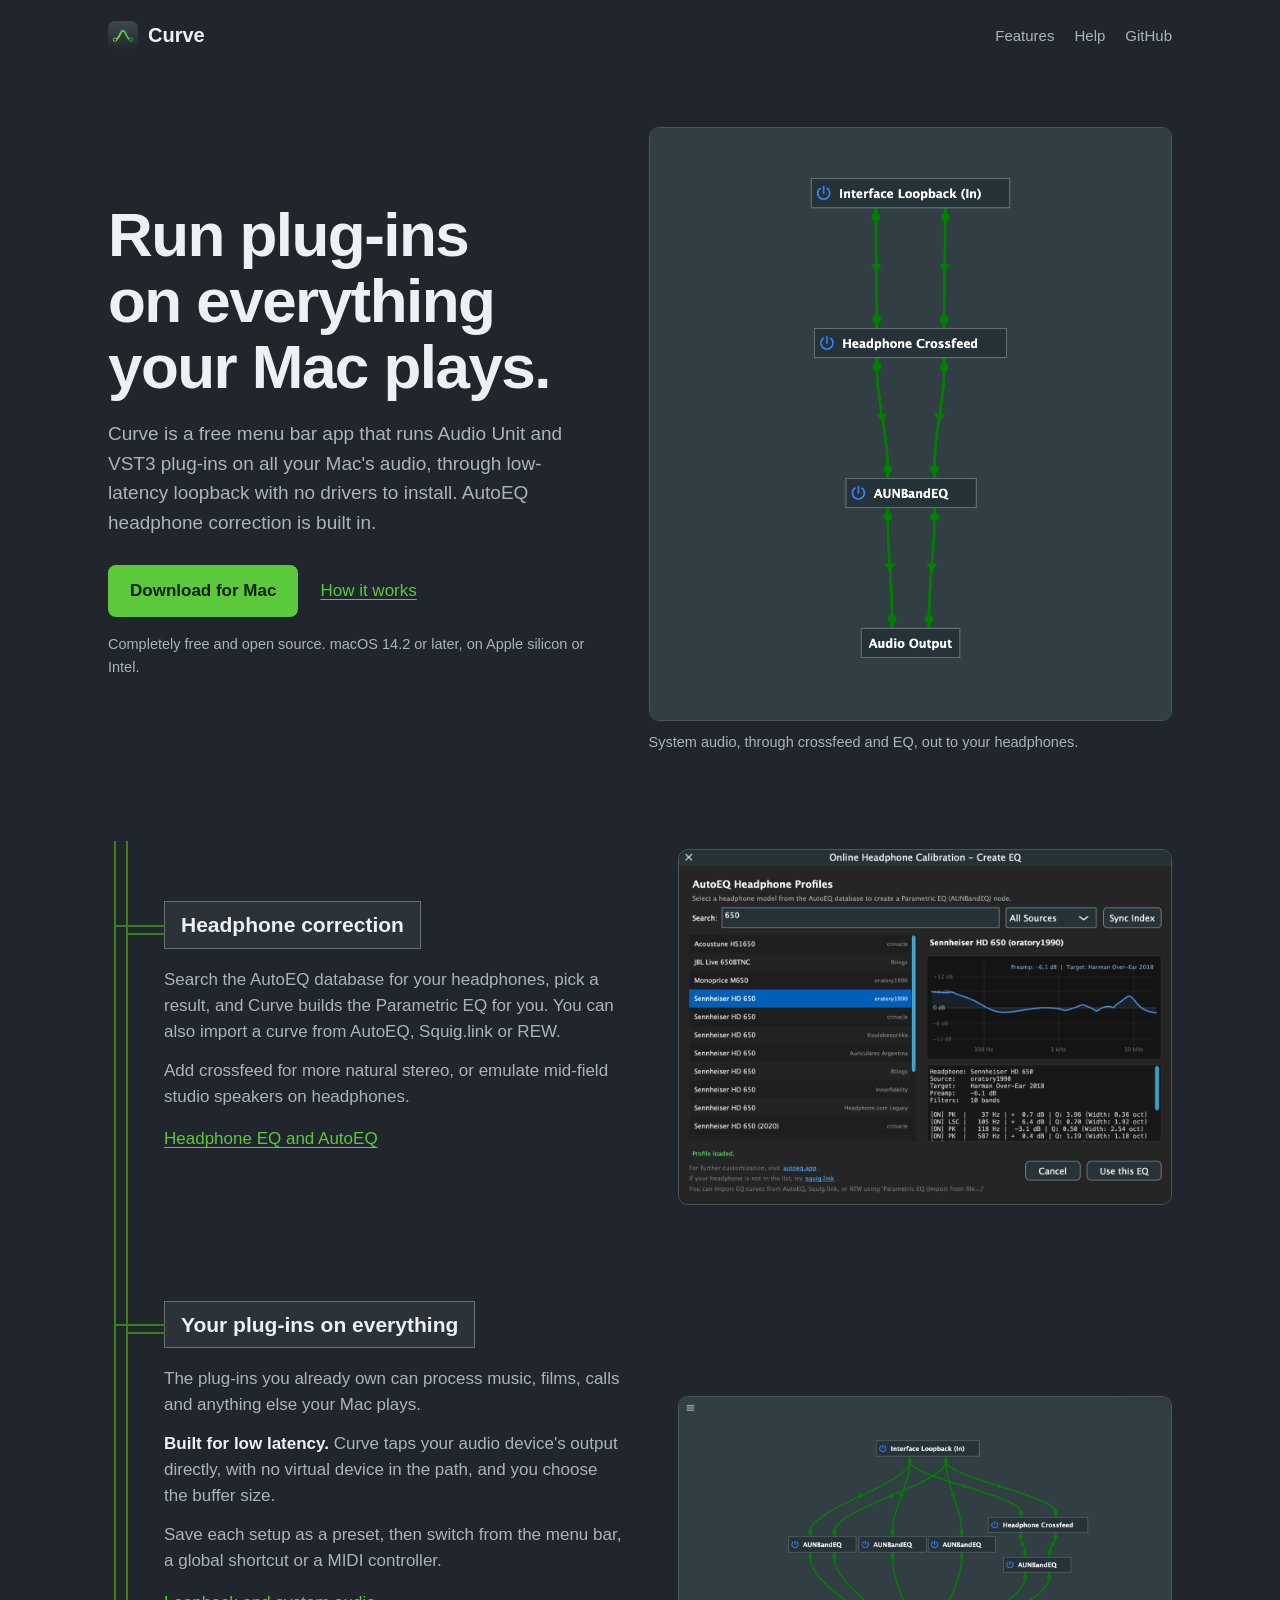
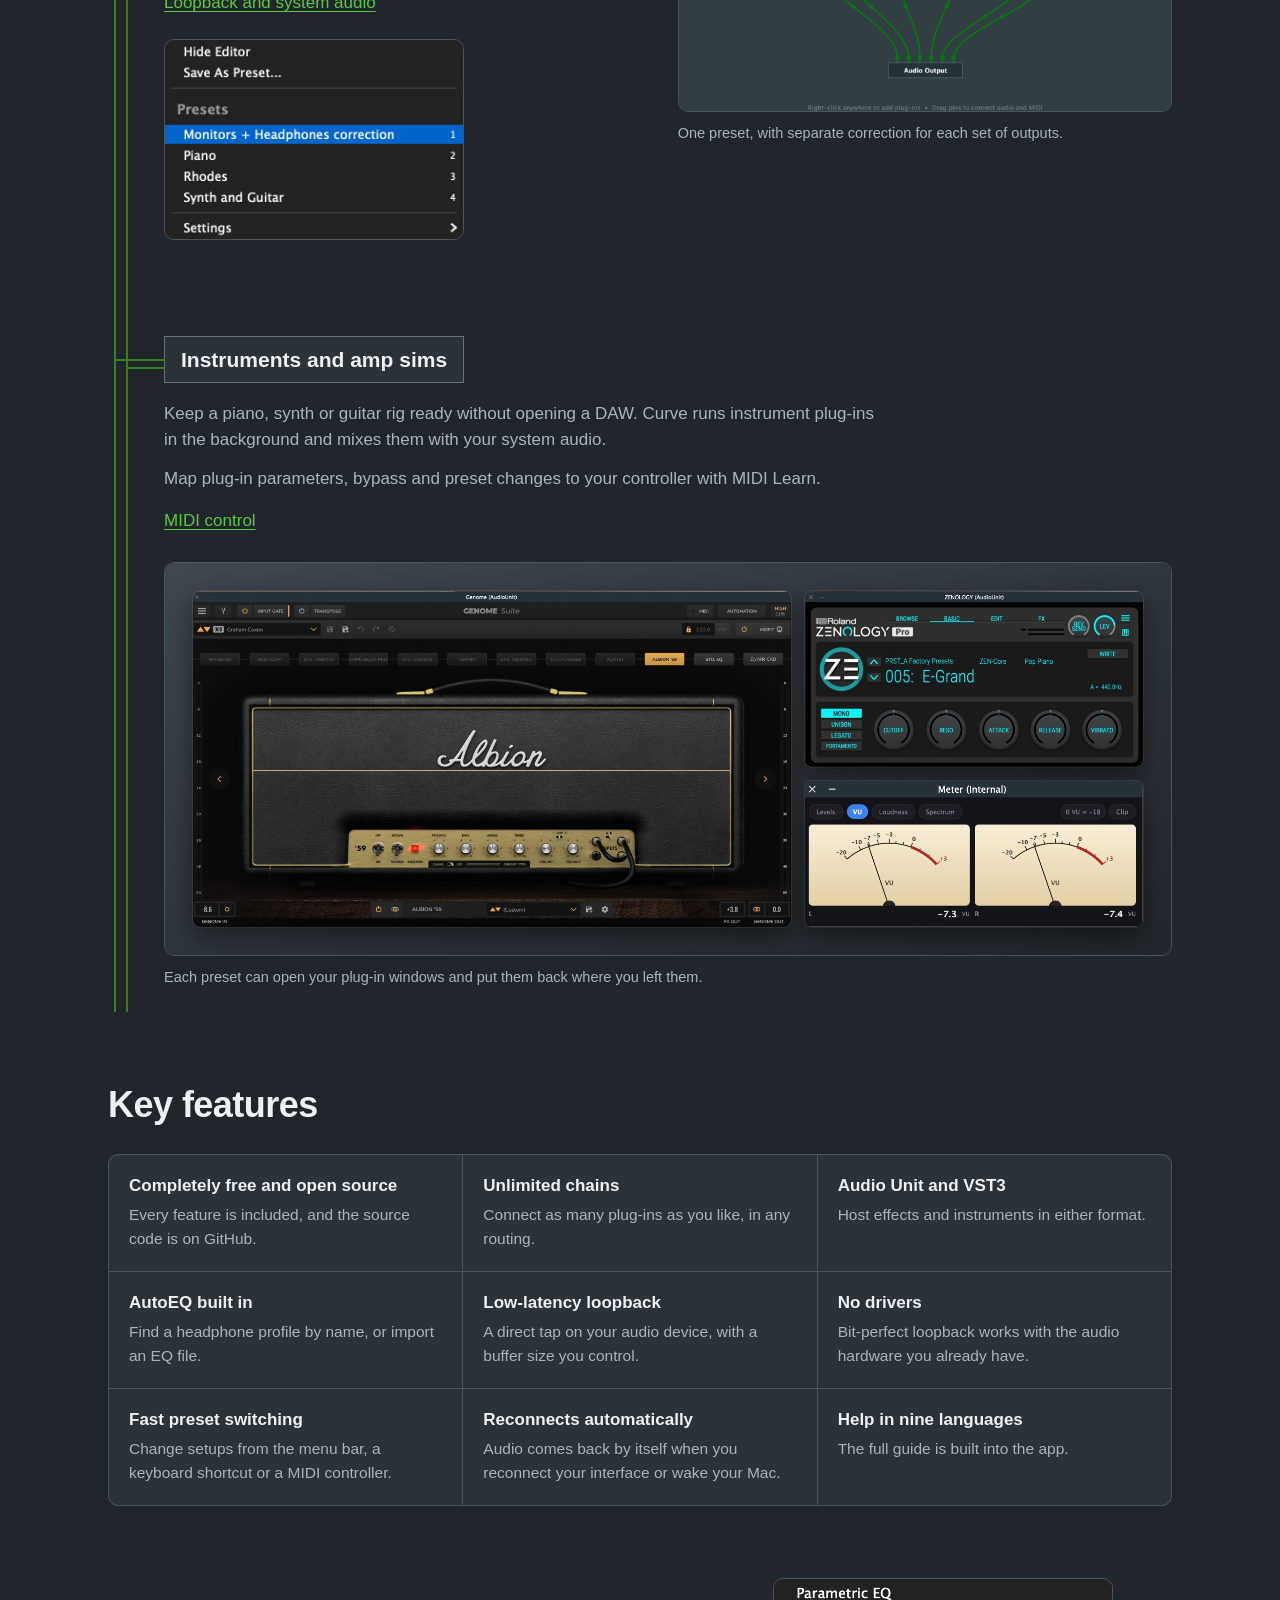
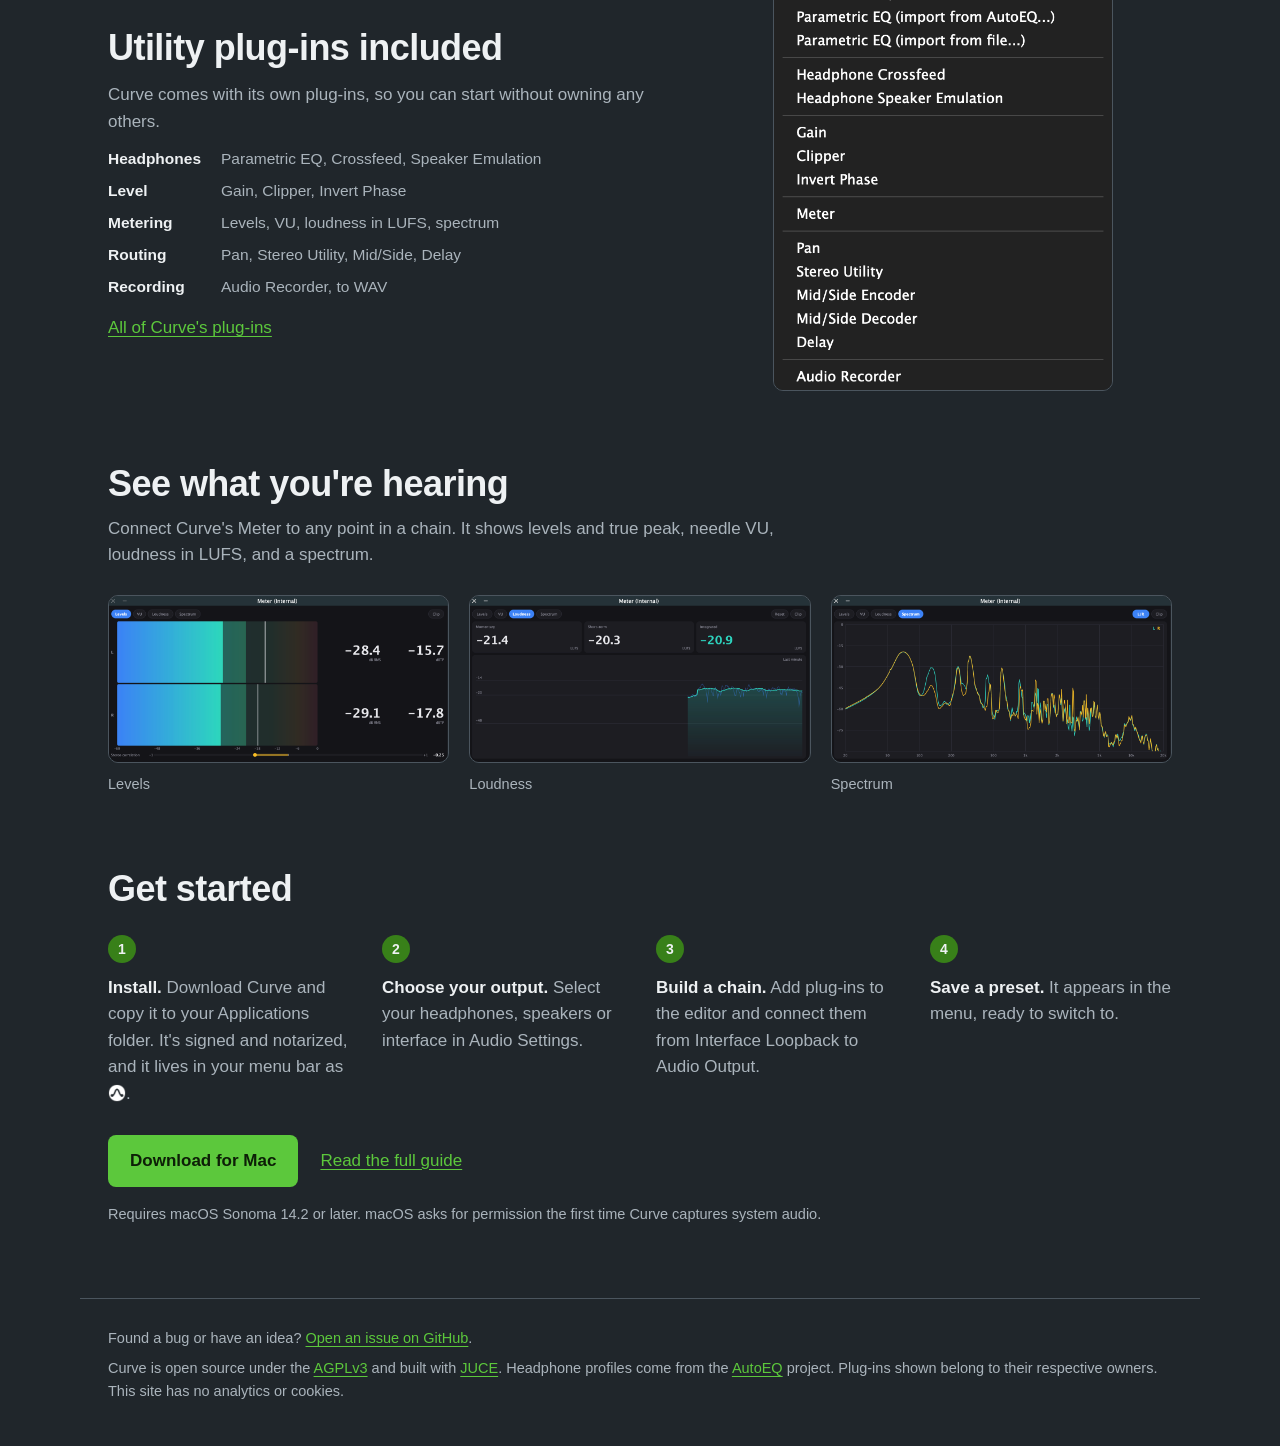
==== site/index.html @ c5a92bab "Add project website and GitHub Pages workflow" ====
<!doctype html>
<html lang="en">
<head>
<meta charset="utf-8">
<meta name="viewport" content="width=device-width, initial-scale=1">
<title>Curve: free system-wide EQ and plug-in host for Mac</title>
<meta name="description" content="Run Audio Unit and VST3 plug-ins on everything your Mac plays, with low-latency loopback and AutoEQ headphone correction built in. Free and open source, with no drivers to install.">
<meta name="color-scheme" content="dark">
<meta name="theme-color" content="#20262b">
<link rel="canonical" href="https://tomderham.github.io/curve/">
<link rel="icon" href="favicon.svg" type="image/svg+xml">
<meta property="og:type" content="website">
<meta property="og:title" content="Curve: plug-ins on everything your Mac plays">
<meta property="og:description" content="Free, open source and driver-free, with AutoEQ headphone correction built in.">
<meta property="og:url" content="https://tomderham.github.io/curve/">
<meta property="og:image" content="https://tomderham.github.io/curve/assets/instruments.jpg">
<link rel="stylesheet" href="style.css">
</head>
<body>

<header class="top">
  <a class="brand" href="#top">
    <img src="favicon.svg" width="30" height="30" alt="">
    Curve
  </a>
  <nav aria-label="Main">
    <a href="#features">Features</a>
    <a href="https://github.com/tomderham/curve/blob/main/docs/guide/README.md">Help</a>
    <a href="https://github.com/tomderham/curve">GitHub</a>
  </nav>
</header>

<main id="top">

  <section class="hero">
    <div class="hero-copy">
      <h1>Run plug-ins on everything your Mac plays.</h1>
      <p class="lede">Curve is a free menu bar app that runs Audio Unit and VST3 plug-ins on all your Mac's audio, through low-latency loopback with no drivers to install. AutoEQ headphone correction is built in.</p>
      <p class="actions">
        <a class="button" href="https://github.com/tomderham/curve/releases/latest">Download for Mac</a>
        <a class="quiet" href="#start">How it works</a>
      </p>
      <p class="fine">Completely free and open source. macOS 14.2 or later, on Apple silicon or Intel.</p>
    </div>
    <figure class="hero-shot">
      <img src="assets/headphone-eq.png" width="960" height="1090" alt="Curve's editor showing a chain from Interface Loopback, through Headphone Crossfeed and AUNBandEQ, to Audio Output.">
      <figcaption>System audio, through crossfeed and EQ, out to your headphones.</figcaption>
    </figure>
  </section>

  <div class="signal">

    <section class="use" id="headphones">
      <div class="copy">
        <h2 class="node"><span>Headphone correction</span></h2>
        <p>Search the AutoEQ database for your headphones, pick a result, and Curve builds the Parametric EQ for you. You can also import a curve from AutoEQ, Squig.link or REW.</p>
        <p>Add crossfeed for more natural stereo, or emulate mid-field studio speakers on headphones.</p>
        <a href="https://github.com/tomderham/curve/blob/main/docs/guide/eq-and-autoeq.md">Headphone EQ and AutoEQ</a>
      </div>
      <figure>
        <img src="assets/autoeq.png" width="1200" height="861" loading="lazy" alt="Curve's AutoEQ dialog with Sennheiser HD 650 selected, showing its correction curve and filters.">
      </figure>
    </section>

    <section class="use" id="plug-ins">
      <div class="copy">
        <h2 class="node"><span>Your plug-ins on everything</span></h2>
        <p>The plug-ins you already own can process music, films, calls and anything else your Mac plays.</p>
        <p><strong>Built for low latency.</strong> Curve taps your audio device's output directly, with no virtual device in the path, and you choose the buffer size.</p>
        <p>Save each setup as a preset, then switch from the menu bar, a global shortcut or a MIDI controller.</p>
        <a href="https://github.com/tomderham/curve/blob/main/docs/guide/loopback.md">Loopback and system audio</a>
        <img class="menu-inline" src="assets/presets-menu.png" width="626" height="418" loading="lazy" alt="Curve's menu listing the presets Monitors + Headphones correction, Piano, Rhodes, and Synth and Guitar, each with a number key.">
      </div>
      <figure>
        <img src="assets/multi-output.png" width="1400" height="895" loading="lazy" alt="A Curve preset sending system audio through several EQs and Headphone Crossfeed to separate outputs.">
        <figcaption>One preset, with separate correction for each set of outputs.</figcaption>
      </figure>
    </section>

    <section class="use wide" id="instruments">
      <div class="copy">
        <h2 class="node"><span>Instruments and amp sims</span></h2>
        <p>Keep a piano, synth or guitar rig ready without opening a DAW. Curve runs instrument plug-ins in the background and mixes them with your system audio.</p>
        <p>Map plug-in parameters, bypass and preset changes to your controller with MIDI Learn.</p>
        <a href="https://github.com/tomderham/curve/blob/main/docs/guide/midi-control.md">MIDI control</a>
      </div>
      <figure>
        <img src="assets/instruments.jpg" width="2000" height="778" loading="lazy" alt="Genome amp sim and ZENOLOGY synth plug-in windows open alongside Curve's VU meter.">
        <figcaption>Each preset can open your plug-in windows and put them back where you left them.</figcaption>
      </figure>
    </section>

  </div>

  <section class="features" id="features">
    <h2>Key features</h2>
    <ul>
      <li><h3>Completely free and open source</h3><p>Every feature is included, and the source code is on GitHub.</p></li>
      <li><h3>Unlimited chains</h3><p>Connect as many plug-ins as you like, in any routing.</p></li>
      <li><h3>Audio Unit and VST3</h3><p>Host effects and instruments in either format.</p></li>
      <li><h3>AutoEQ built in</h3><p>Find a headphone profile by name, or import an EQ file.</p></li>
      <li><h3>Low-latency loopback</h3><p>A direct tap on your audio device, with a buffer size you control.</p></li>
      <li><h3>No drivers</h3><p>Bit-perfect loopback works with the audio hardware you already have.</p></li>
      <li><h3>Fast preset switching</h3><p>Change setups from the menu bar, a keyboard shortcut or a MIDI controller.</p></li>
      <li><h3>Reconnects automatically</h3><p>Audio comes back by itself when you reconnect your interface or wake your Mac.</p></li>
      <li><h3>Help in nine languages</h3><p>The full guide is built into the app.</p></li>
    </ul>
  </section>

  <section class="builtin">
    <div class="copy">
      <h2>Utility plug-ins included</h2>
      <p>Curve comes with its own plug-ins, so you can start without owning any others.</p>
      <dl>
        <dt>Headphones</dt><dd>Parametric EQ, Crossfeed, Speaker Emulation</dd>
        <dt>Level</dt><dd>Gain, Clipper, Invert Phase</dd>
        <dt>Metering</dt><dd>Levels, VU, loudness in LUFS, spectrum</dd>
        <dt>Routing</dt><dd>Pan, Stereo Utility, Mid/Side, Delay</dd>
        <dt>Recording</dt><dd>Audio Recorder, to WAV</dd>
      </dl>
      <a href="https://github.com/tomderham/curve/blob/main/docs/guide/curve-plugins.md">All of Curve's plug-ins</a>
    </div>
    <figure>
      <img src="assets/curve-plugins.png" width="632" height="768" loading="lazy" alt="Curve's plug-in menu listing Parametric EQ, Headphone Crossfeed, Headphone Speaker Emulation, Gain, Clipper, Invert Phase, Meter, Pan, Stereo Utility, Mid/Side Encoder and Decoder, Delay and Audio Recorder.">
    </figure>
  </section>

  <section class="meters">
    <h2>See what you're hearing</h2>
    <p>Connect Curve's Meter to any point in a chain. It shows levels and true peak, needle VU, loudness in LUFS, and a spectrum.</p>
    <div class="meter-row">
      <figure><img src="assets/meter-levels.png" width="1200" height="589" loading="lazy" alt="Levels view with RMS, true peak and stereo correlation."><figcaption>Levels</figcaption></figure>
      <figure><img src="assets/meter-loudness.png" width="1200" height="589" loading="lazy" alt="Loudness view with momentary, short-term and integrated LUFS and the last minute of history."><figcaption>Loudness</figcaption></figure>
      <figure><img src="assets/meter-spectrum.png" width="1200" height="589" loading="lazy" alt="Spectrum view with left and right channels overlaid."><figcaption>Spectrum</figcaption></figure>
    </div>
  </section>

  <section class="start" id="start">
    <h2>Get started</h2>
    <ol>
      <li><strong>Install.</strong> Download Curve and copy it to your Applications folder. It's signed and notarized, and it lives in your menu bar as <img class="bar-icon" src="assets/menu-bar-icon.png" width="20" height="20" alt="Curve's menu bar icon">.</li>
      <li><strong>Choose your output.</strong> Select your headphones, speakers or interface in Audio Settings.</li>
      <li><strong>Build a chain.</strong> Add plug-ins to the editor and connect them from Interface Loopback to Audio Output.</li>
      <li><strong>Save a preset.</strong> It appears in the menu, ready to switch to.</li>
    </ol>
    <p class="actions">
      <a class="button" href="https://github.com/tomderham/curve/releases/latest">Download for Mac</a>
      <a class="quiet" href="https://github.com/tomderham/curve/blob/main/docs/guide/getting-started.md">Read the full guide</a>
    </p>
    <p class="fine">Requires macOS Sonoma 14.2 or later. macOS asks for permission the first time Curve captures system audio.</p>
  </section>

</main>

<footer>
  <p>Found a bug or have an idea? <a href="https://github.com/tomderham/curve/issues">Open an issue on GitHub</a>.</p>
  <p>Curve is open source under the <a href="https://github.com/tomderham/curve/blob/main/LICENSE">AGPLv3</a> and built with <a href="https://juce.com">JUCE</a>. Headphone profiles come from the <a href="https://autoeq.app">AutoEQ</a> project. Plug-ins shown belong to their respective owners. This site has no analytics or cookies.</p>
</footer>

</body>
</html>
---- site/style.css ----
/* Colours are taken from Curve's editor: slate canvas, green audio wires. */
:root {
  --page: #20262b;
  --canvas: #363d44;
  --node: #2b3238;
  --line: #4b555e;
  --text: #eef1f3;
  --muted: #aab4bc;
  --wire: #388019;
  --signal: #5cc83c;
  --on-signal: #0d1f07;
  --gutter: 16px;
  --sans: -apple-system, BlinkMacSystemFont, "Segoe UI", Roboto, Helvetica, Arial, sans-serif;
}

*, *::before, *::after { box-sizing: border-box; }

html { scroll-behavior: smooth; scroll-padding-top: 24px; }

body {
  margin: 0;
  background: var(--page);
  color: var(--text);
  font: 17px/1.55 var(--sans);
  -webkit-font-smoothing: antialiased;
}

img { display: block; max-width: 100%; height: auto; }
figure { margin: 0; }
h1, h2, h3, p, ul, ol, dl, dd { margin: 0; }

a { color: var(--signal); text-underline-offset: 3px; }
a:hover { color: var(--text); }
:focus-visible { outline: 2px solid var(--signal); outline-offset: 3px; border-radius: 3px; }

.top, main, footer {
  width: 100%;
  max-width: 1120px;
  margin-inline: auto;
  padding-inline: var(--gutter);
}

.top {
  display: flex;
  align-items: center;
  justify-content: space-between;
  gap: 16px;
  padding-block: 20px;
}

.brand {
  display: flex;
  align-items: center;
  gap: 10px;
  color: var(--text);
  font-size: 20px;
  font-weight: 650;
  text-decoration: none;
}

.top nav { display: flex; gap: 20px; font-size: 15px; }
.top nav a { color: var(--muted); text-decoration: none; }
.top nav a:hover { color: var(--text); }

.hero { display: grid; gap: 36px; padding-block: 36px 56px; }

h1 {
  font-size: clamp(38px, 6.2vw, 62px);
  line-height: 1.06;
  letter-spacing: -0.025em;
  font-weight: 700;
  text-wrap: balance;
}

.lede { margin-top: 20px; max-width: 34em; color: var(--muted); font-size: 19px; }

.actions { display: flex; flex-wrap: wrap; align-items: center; gap: 12px 22px; margin-top: 28px; }

.button {
  display: inline-block;
  padding: 13px 22px;
  border-radius: 8px;
  background: var(--signal);
  color: var(--on-signal);
  font-weight: 650;
  text-decoration: none;
}
.button:hover { background: #79dc59; color: var(--on-signal); }

.fine { margin-top: 16px; color: var(--muted); font-size: 14.5px; }

figure img { border: 1px solid var(--line); border-radius: 10px; background: var(--canvas); }
figcaption { margin-top: 10px; color: var(--muted); font-size: 14.5px; }

/* The stereo wire that runs through the use cases, like a chain in the editor. */
.signal { position: relative; display: grid; gap: 64px; padding-block: 8px 24px; }

.use { display: grid; gap: 24px; align-items: center; }
.use h2 { margin-bottom: 18px; }
.use p + p, .builtin p + dl { margin-top: 12px; }
.copy > a { display: inline-block; margin-top: 16px; }
.copy p { color: var(--muted); }

.node {
  position: relative;
  display: inline-block;
  padding: 9px 16px;
  border: 1px solid #66717b;
  background: var(--node);
  color: var(--text);
  font-size: 21px;
  line-height: 1.3;
  font-weight: 650;
}

.copy strong { color: var(--text); }
.menu-inline { width: min(100%, 300px); margin-top: 22px; border: 1px solid var(--line); border-radius: 10px; }

.use.wide { grid-template-columns: 1fr; }
.use.wide .copy { max-width: 42em; }

.meters { padding-block: 72px 0; }
.meters > p { margin-top: 12px; max-width: 40em; color: var(--muted); }
.meter-row { display: grid; gap: 20px; margin-top: 26px; }
.meter-row img { background: #15151a; }

.features { padding-block: 72px 0; }
.features h2, .builtin h2, .meters h2, .start h2 {
  font-size: clamp(27px, 4vw, 36px);
  line-height: 1.15;
  letter-spacing: -0.015em;
}

.features ul {
  display: grid;
  gap: 1px;
  margin-top: 28px;
  padding: 0;
  overflow: hidden;
  border: 1px solid var(--line);
  border-radius: 10px;
  background: var(--line);
  list-style: none;
}
.features li { padding: 20px; background: var(--node); }
h3 { font-size: 17px; line-height: 1.3; }
.features li p { margin-top: 6px; color: var(--muted); font-size: 15.5px; }

.builtin { display: grid; gap: 28px; align-items: center; padding-block: 72px 0; }
.builtin h2 { margin-bottom: 14px; }
.builtin figure { justify-self: center; width: min(100%, 340px); }
.builtin figure img { background: #232323; }

dl { display: grid; gap: 8px; margin-top: 18px; font-size: 15.5px; }
dt { font-weight: 650; }
dd { color: var(--muted); }

.start { padding-block: 72px 0; }
.start ol {
  display: grid;
  gap: 18px;
  margin-top: 26px;
  padding: 0;
  list-style: none;
  counter-reset: step;
}
.start li { position: relative; padding-left: 44px; color: var(--muted); counter-increment: step; }
.start li strong { color: var(--text); }
.bar-icon { display: inline-block; width: 18px; height: 18px; vertical-align: -3px; }
.start li::before {
  content: counter(step);
  position: absolute;
  left: 0;
  top: 1px;
  width: 28px;
  height: 28px;
  border-radius: 50%;
  background: var(--wire);
  color: var(--text);
  font-size: 14px;
  font-weight: 650;
  line-height: 28px;
  text-align: center;
}

footer {
  margin-top: 72px;
  padding-block: 28px 44px;
  border-top: 1px solid var(--line);
  color: var(--muted);
  font-size: 14.5px;
}
footer p + p { margin-top: 8px; }

@media (min-width: 620px) {
  :root { --gutter: 28px; }
  .features ul { grid-template-columns: repeat(2, 1fr); }
  dl { grid-template-columns: max-content 1fr; gap: 8px 20px; }
  .start ol { grid-template-columns: repeat(2, 1fr); gap: 22px 32px; }
}

@media (min-width: 940px) {
  .hero { grid-template-columns: 1fr 1.08fr; gap: 56px; align-items: center; padding-block: 56px 88px; }
  .features ul { grid-template-columns: repeat(3, 1fr); }
  .start ol { grid-template-columns: repeat(4, 1fr); }
  .start li { padding: 40px 0 0; }
  .start li::before { top: 0; }

  .signal { gap: 96px; padding-left: 56px; }
  .signal::before, .signal::after {
    content: "";
    position: absolute;
    top: 0;
    bottom: 0;
    width: 2px;
    background: var(--wire);
  }
  .signal::before { left: 6px; }
  .signal::after { left: 18px; }

  .node::before, .node::after {
    content: "";
    position: absolute;
    top: 50%;
    height: 2px;
    background: var(--wire);
  }
  .node::before { left: -50px; width: 50px; }
  .node::after { left: -38px; width: 38px; margin-top: 8px; }

  .use { grid-template-columns: 1fr 1.08fr; gap: 56px; }
  .use.wide { grid-template-columns: 1fr; gap: 28px; }
  .meter-row { grid-template-columns: repeat(3, 1fr); }
  .builtin { grid-template-columns: 1.2fr 1fr; gap: 56px; }
}

@media (prefers-reduced-motion: reduce) {
  html { scroll-behavior: auto; }
}
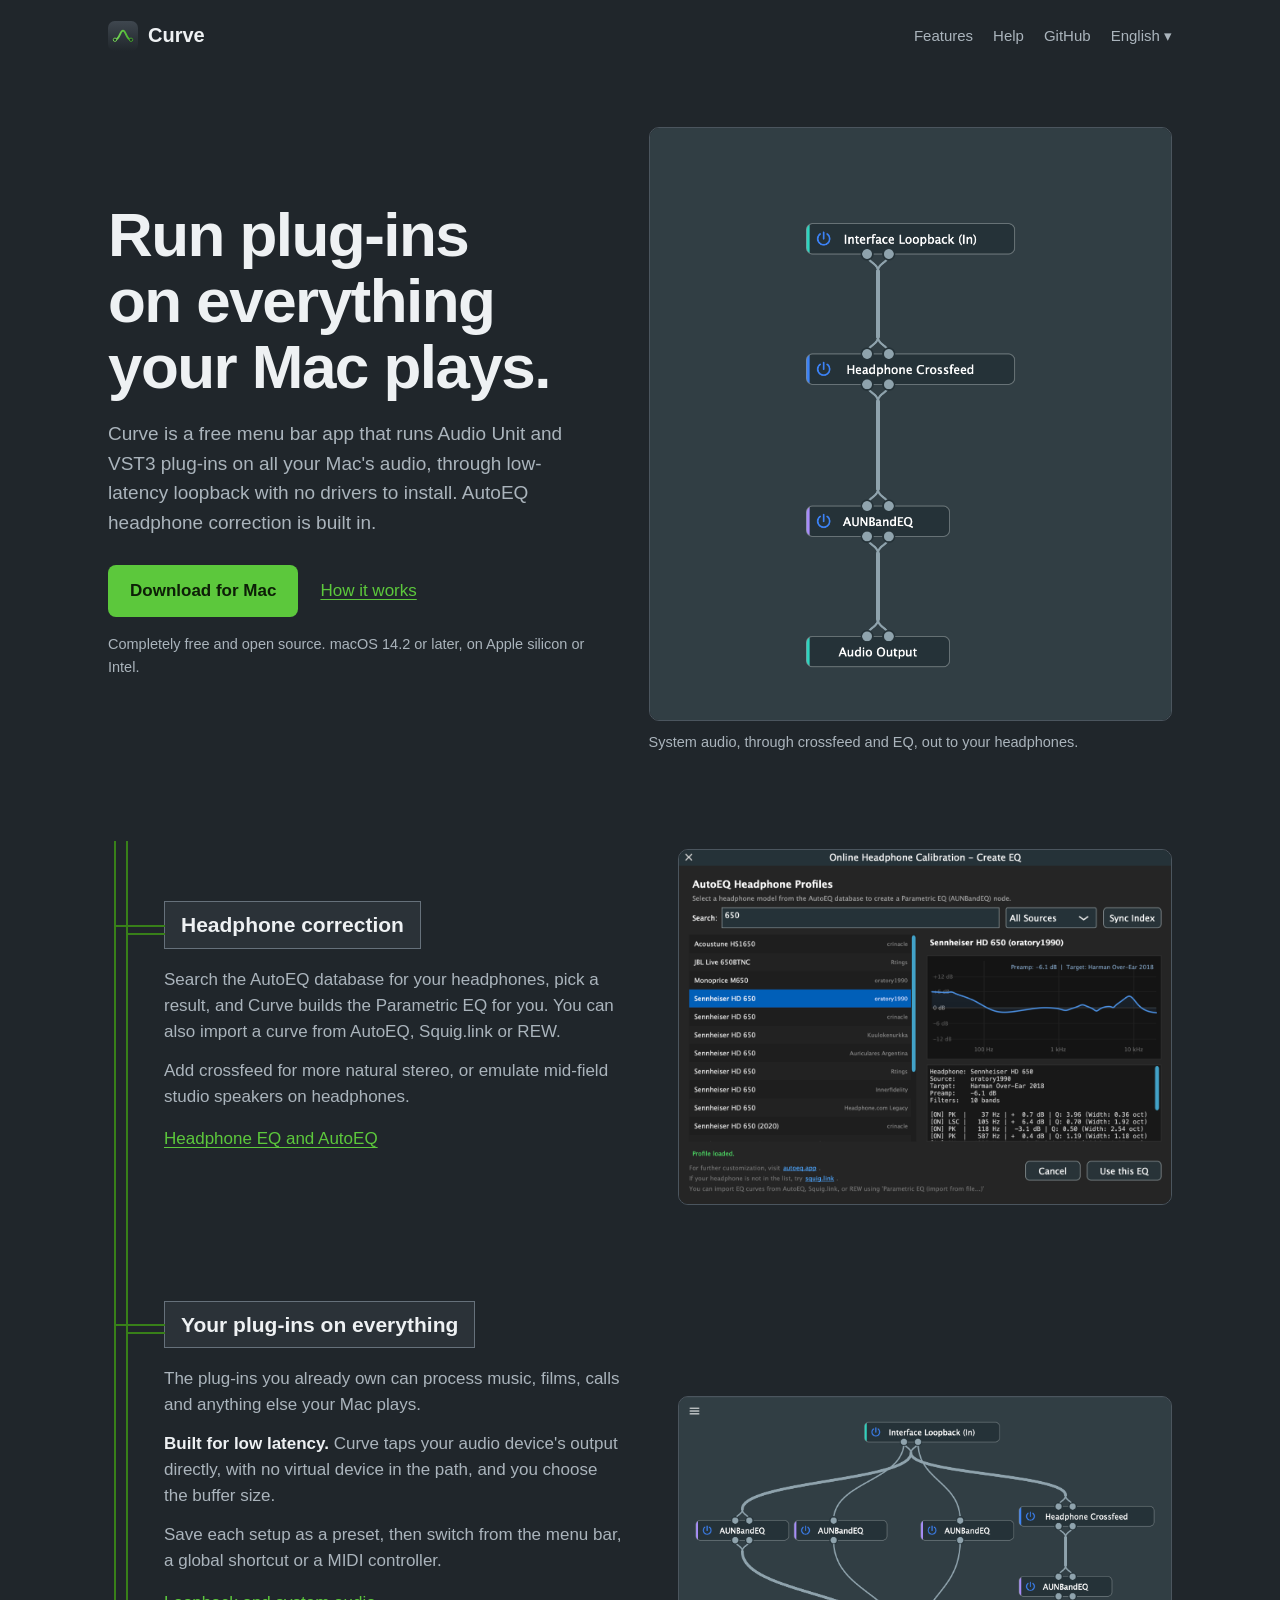
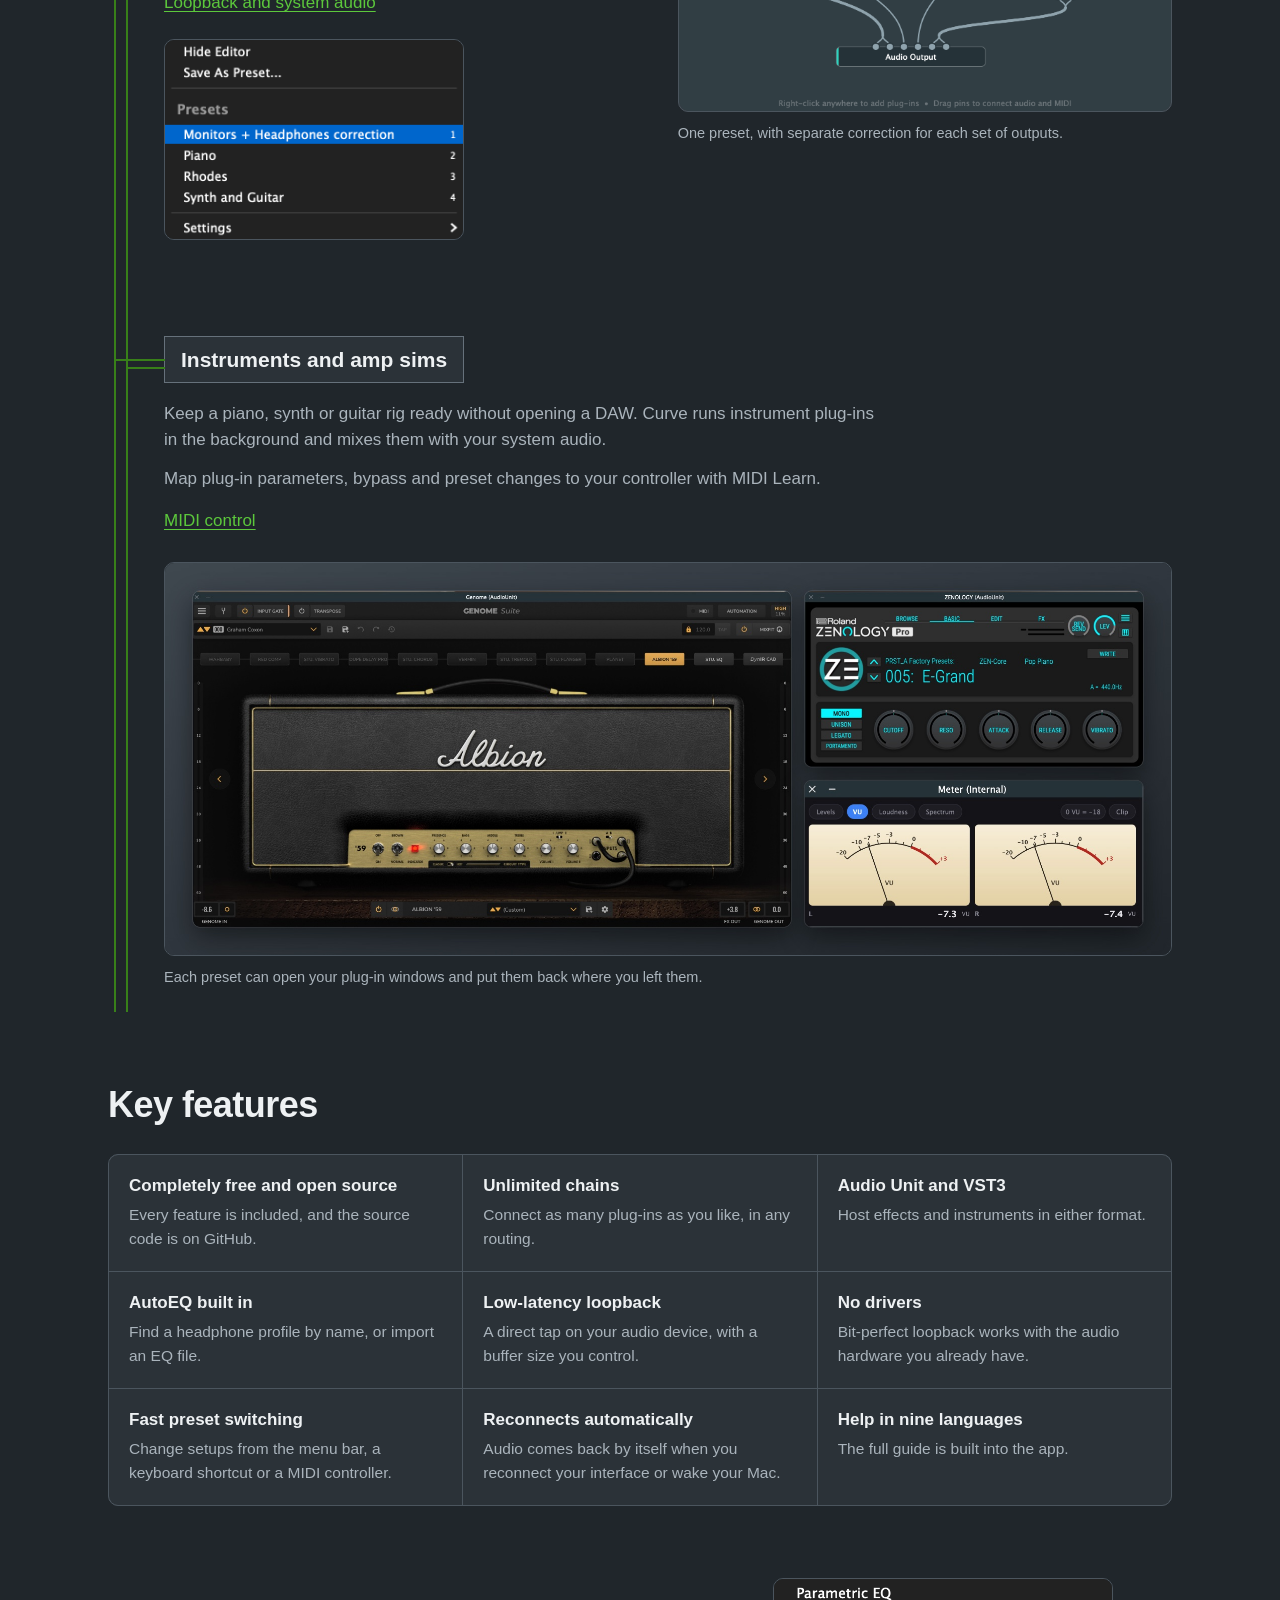
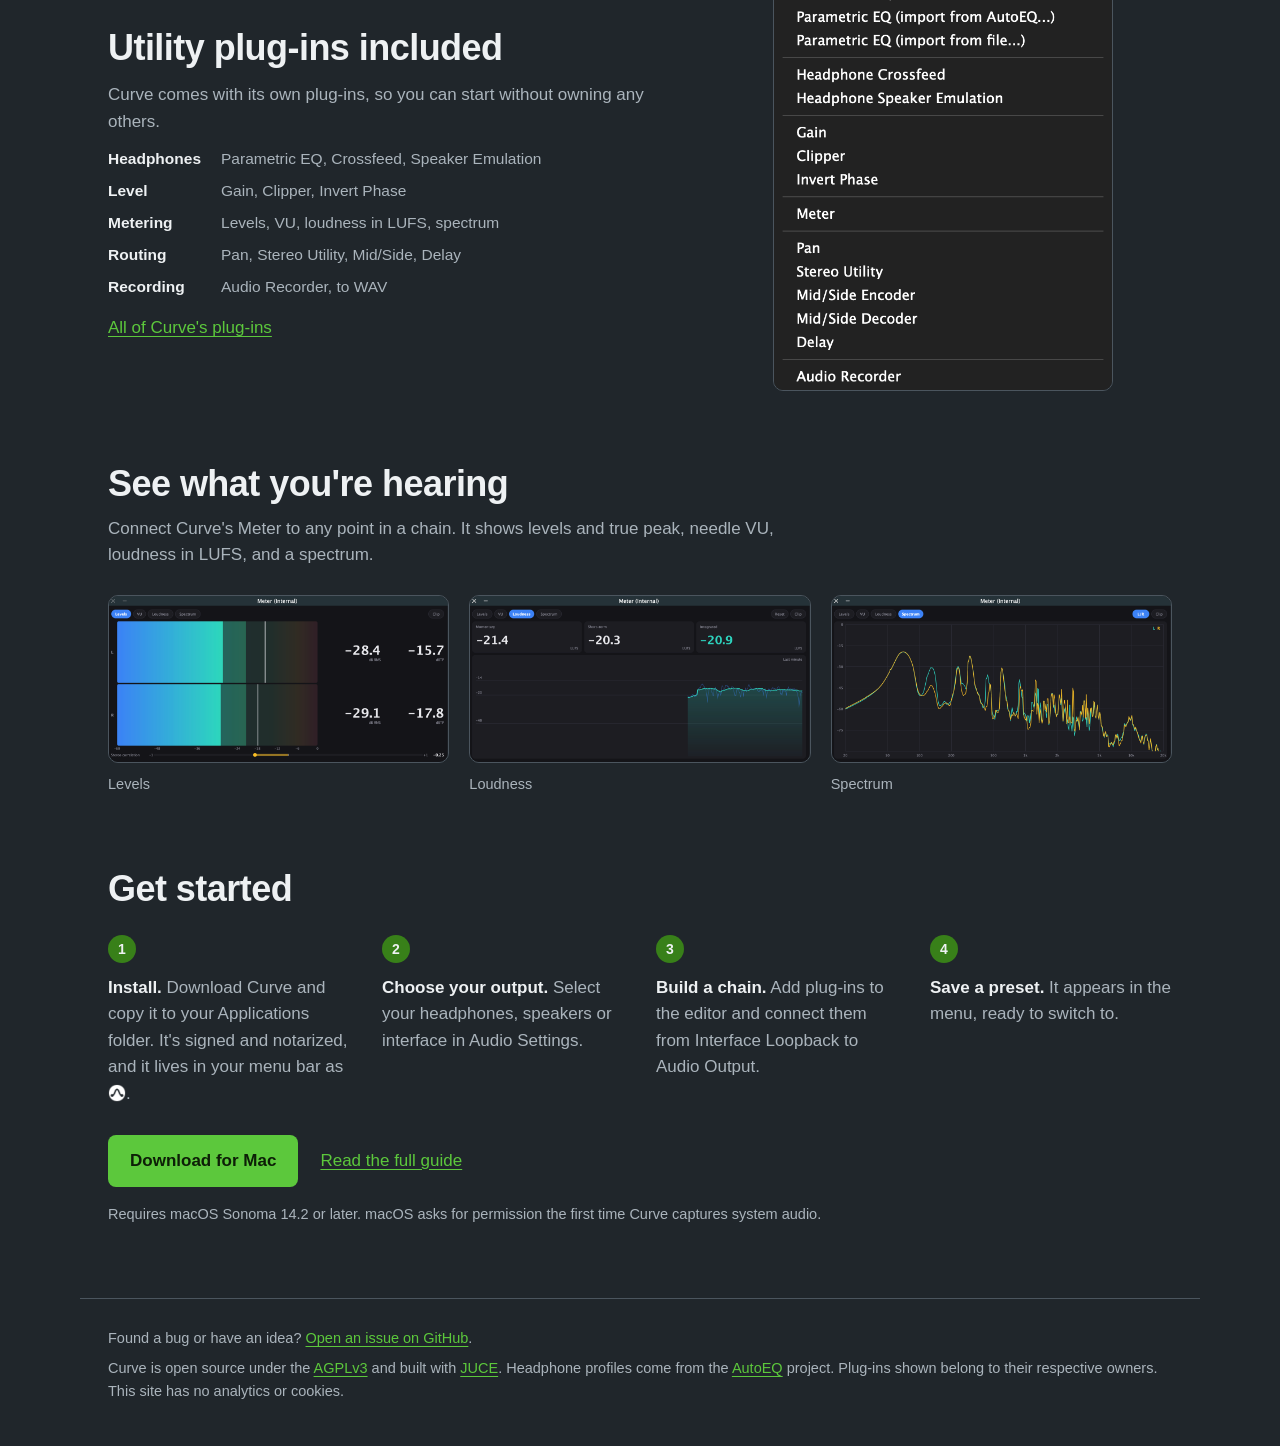
==== commit 2f70ec4e: "Translate the website into the guide's eight languages Keep site/index.html as the English source, w" ====
--- a/site/index.html
+++ b/site/index.html
@@ -7,7 +7,18 @@
 <meta name="description" content="Run Audio Unit and VST3 plug-ins on everything your Mac plays, with low-latency loopback and AutoEQ headphone correction built in. Free and open source, with no drivers to install.">
 <meta name="color-scheme" content="dark">
 <meta name="theme-color" content="#20262b">
+<meta name="google-site-verification" content="U_kyzQIQbXGRUtsFIapcFXOg931TqrCYWAGfByrRuhM">
 <link rel="canonical" href="https://tomderham.github.io/curve/">
+<link rel="alternate" hreflang="en" href="https://tomderham.github.io/curve/">
+<link rel="alternate" hreflang="de" href="https://tomderham.github.io/curve/de/">
+<link rel="alternate" hreflang="es" href="https://tomderham.github.io/curve/es/">
+<link rel="alternate" hreflang="fr" href="https://tomderham.github.io/curve/fr/">
+<link rel="alternate" hreflang="hi" href="https://tomderham.github.io/curve/hi/">
+<link rel="alternate" hreflang="ja" href="https://tomderham.github.io/curve/ja/">
+<link rel="alternate" hreflang="ko" href="https://tomderham.github.io/curve/ko/">
+<link rel="alternate" hreflang="pt" href="https://tomderham.github.io/curve/pt/">
+<link rel="alternate" hreflang="zh-Hans" href="https://tomderham.github.io/curve/zh-Hans/">
+<link rel="alternate" hreflang="x-default" href="https://tomderham.github.io/curve/">
 <link rel="icon" href="favicon.svg" type="image/svg+xml">
 <meta property="og:type" content="website">
 <meta property="og:title" content="Curve: plug-ins on everything your Mac plays">
@@ -27,6 +38,20 @@
     <a href="#features">Features</a>
     <a href="https://github.com/tomderham/curve/blob/main/docs/guide/README.md">Help</a>
     <a href="https://github.com/tomderham/curve">GitHub</a>
+    <details class="languages" aria-label="Language">
+      <summary>English</summary>
+      <ul>
+        <li><a href="./" lang="en" hreflang="en">English</a></li>
+        <li><a href="de/" lang="de" hreflang="de">Deutsch</a></li>
+        <li><a href="es/" lang="es" hreflang="es">Español</a></li>
+        <li><a href="fr/" lang="fr" hreflang="fr">Français</a></li>
+        <li><a href="hi/" lang="hi" hreflang="hi">हिन्दी</a></li>
+        <li><a href="ja/" lang="ja" hreflang="ja">日本語</a></li>
+        <li><a href="ko/" lang="ko" hreflang="ko">한국어</a></li>
+        <li><a href="pt/" lang="pt" hreflang="pt">Português</a></li>
+        <li><a href="zh-Hans/" lang="zh-Hans" hreflang="zh-Hans">简体中文</a></li>
+      </ul>
+    </details>
   </nav>
 </header>
 
--- a/site/style.css
+++ b/site/style.css
@@ -58,9 +58,35 @@
   text-decoration: none;
 }
 
-.top nav { display: flex; gap: 20px; font-size: 15px; }
+.top nav { display: flex; flex-wrap: wrap; justify-content: flex-end; align-items: center; gap: 4px 20px; font-size: 15px; }
 .top nav a { color: var(--muted); text-decoration: none; }
 .top nav a:hover { color: var(--text); }
+
+.languages { position: relative; color: var(--muted); }
+.languages summary { cursor: pointer; list-style: none; }
+.languages summary::-webkit-details-marker { display: none; }
+.languages summary::after { content: " \25BE"; }
+.languages summary:hover { color: var(--text); }
+.languages ul {
+  position: absolute;
+  z-index: 10;
+  top: calc(100% + 8px);
+  right: 0;
+  min-width: 130px;
+  padding: 6px 0;
+  list-style: none;
+  background: var(--node);
+  border: 1px solid var(--line);
+  border-radius: 6px;
+}
+.languages a { display: block; padding: 4px 14px; }
+
+/* Tight tracking only suits Latin type */
+:lang(hi) h1, :lang(ja) h1, :lang(ko) h1, :lang(zh-Hans) h1,
+:lang(hi) h2, :lang(ja) h2, :lang(ko) h2, :lang(zh-Hans) h2 { letter-spacing: 0; }
+
+/* Devanagari marks sit above and below the line */
+:lang(hi) h1, :lang(hi) h2 { line-height: 1.35; }
 
 .hero { display: grid; gap: 36px; padding-block: 36px 56px; }
 
